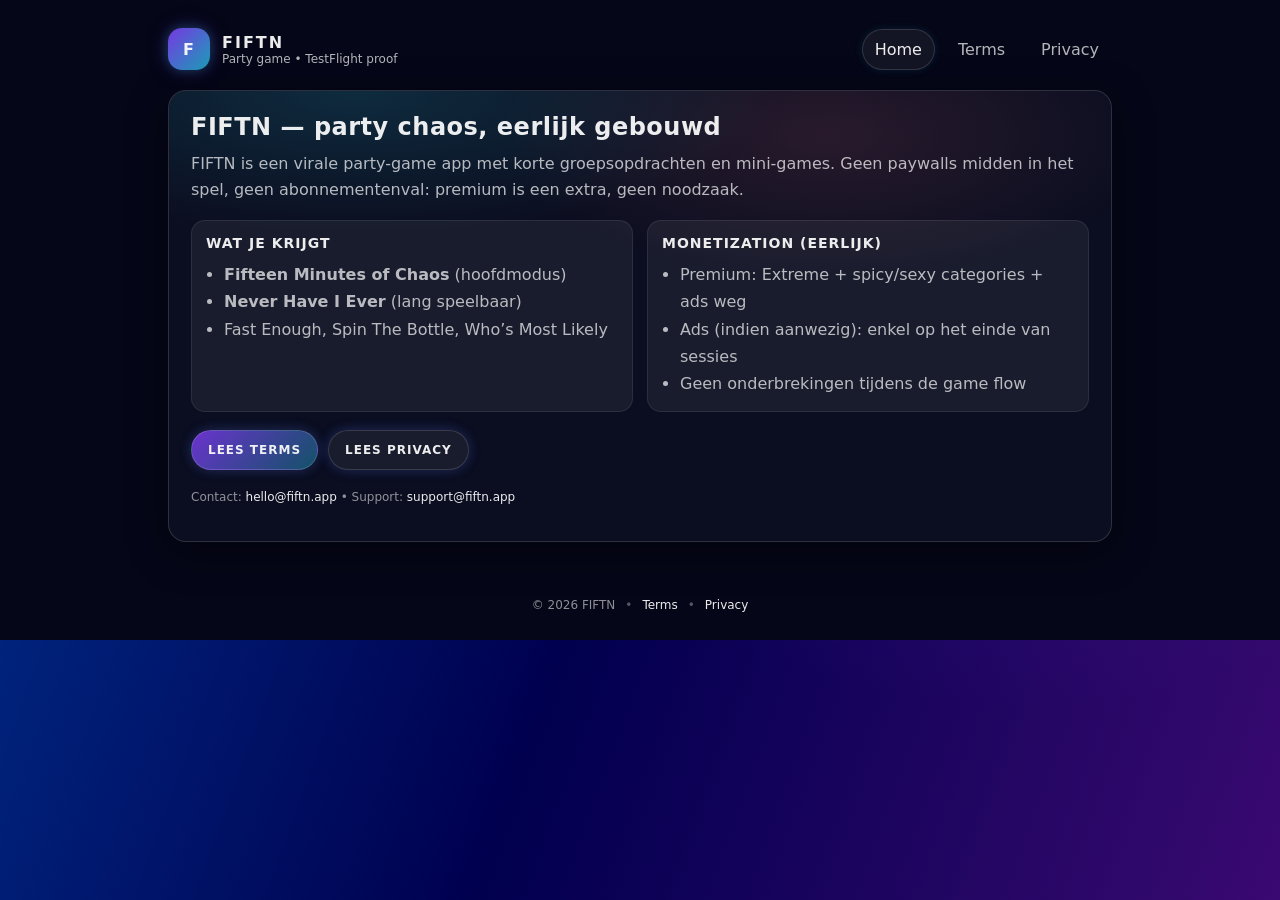
==== index.html @ 35356a38 "test" ====
<!doctype html>
<html lang="nl-BE">

<head>
    <meta charset="utf-8" />
    <meta name="viewport" content="width=device-width, initial-scale=1" />
    <title>FIFTN — Terms & Privacy</title>
    <meta name="description" content="FIFTN party game — Terms of Service & Privacy Policy (TestFlight proof)." />
    <link rel="stylesheet" href="./styles.css" />
</head>

<body>
    <div class="bg"></div>

    <header class="header">
        <div class="brand">
            <div class="logo">F</div>
            <div class="brand-text">
                <div class="brand-name">FIFTN</div>
                <div class="brand-sub">Party game • TestFlight proof</div>
            </div>
        </div>

        <nav class="nav" aria-label="Primary navigation">
            <a class="nav-link" href="#/home" data-route="home">Home</a>
            <a class="nav-link" href="#/terms" data-route="terms">Terms</a>
            <a class="nav-link" href="#/privacy" data-route="privacy">Privacy</a>
        </nav>
    </header>

    <main class="main" id="app" role="main">
        <!-- HOME -->
        <section class="card route" data-route="home">
            <h1>FIFTN — party chaos, eerlijk gebouwd</h1>
            <p class="lead">
                FIFTN is een virale party-game app met korte groepsopdrachten en
                mini-games. Geen paywalls midden in het spel, geen abonnementenval:
                premium is een extra, geen noodzaak.
            </p>

            <div class="grid">
                <div class="panel">
                    <h2>Wat je krijgt</h2>
                    <ul>
                        <li><strong>Fifteen Minutes of Chaos</strong> (hoofdmodus)</li>
                        <li><strong>Never Have I Ever</strong> (lang speelbaar)</li>
                        <li>Fast Enough, Spin The Bottle, Who’s Most Likely</li>
                    </ul>
                </div>

                <div class="panel">
                    <h2>Monetization (eerlijk)</h2>
                    <ul>
                        <li>Premium: Extreme + spicy/sexy categories + ads weg</li>
                        <li>Ads (indien aanwezig): enkel op het einde van sessies</li>
                        <li>Geen onderbrekingen tijdens de game flow</li>
                    </ul>
                </div>
            </div>

            <div class="cta-row">
                <a class="btn" href="#/terms">Lees Terms</a>
                <a class="btn btn-ghost" href="#/privacy">Lees Privacy</a>
            </div>

            <p class="fine">
                Contact: <a href="mailto:hello@fiftn.app">hello@fiftn.app</a> •
                Support: <a href="mailto:support@fiftn.app">support@fiftn.app</a>
            </p>
        </section>

        <!-- TERMS -->
        <section class="card route" data-route="terms" hidden>
            <div class="doc-head">
                <h1>Terms of Service</h1>
                <p class="fine">Last updated: <span id="tos-date">2026-01-30</span></p>
            </div>

            <div class="doc">
                <h2>1. About FIFTN</h2>
                <p>
                    FIFTN is a party-game mobile application (“App”) designed for group
                    entertainment. These Terms of Service (“Terms”) govern your access
                    to and use of the App and related services (“Services”).
                </p>

                <h2>2. Acceptance of Terms</h2>
                <p>
                    By downloading, accessing, or using the App, you agree to these
                    Terms. If you do not agree, do not use the App.
                </p>

                <h2>3. Eligibility</h2>
                <p>
                    You must be at least the minimum legal age in your country to use
                    the App. If you are under the legal age, you may only use the App
                    with permission of a parent/guardian.
                </p>

                <h2>4. Safety & Responsible Use</h2>
                <ul>
                    <li>
                        The App may include dares/prompts. Use common sense and never do
                        anything unsafe, illegal, harmful, or that violates consent.
                    </li>
                    <li>
                        You are solely responsible for your actions while using the App.
                    </li>
                    <li>
                        Do not use the App while driving, cycling, or performing tasks
                        requiring attention.
                    </li>
                </ul>

                <h2>5. Premium Purchases</h2>
                <p>
                    The App may offer one-time purchases (e.g., Premium, Ads-free) via
                    Apple In-App Purchase. Prices and availability may vary by region
                    and are shown in the App. Purchases are managed by Apple; refunds
                    follow Apple’s policies.
                </p>

                <h2>6. Ads</h2>
                <p>
                    If the free version includes advertisements, we aim to show ads in a
                    way that does not interrupt core gameplay (e.g., at the end of a
                    session). Ad behavior can change based on product updates.
                </p>

                <h2>7. User Content & Conduct</h2>
                <p>
                    If the App ever allows user-submitted content (e.g., custom prompts),
                    you must not submit content that is illegal, hateful, harassing,
                    sexually exploitative, or violates third-party rights.
                </p>

                <h2>8. Intellectual Property</h2>
                <p>
                    The App, branding, and all related materials are owned by FIFTN or
                    its licensors and are protected by intellectual property laws. You
                    may not copy, modify, distribute, or reverse engineer except where
                    permitted by law.
                </p>

                <h2>9. Updates & Availability</h2>
                <p>
                    We may update, modify, or discontinue features at any time. We do
                    not guarantee uninterrupted availability.
                </p>

                <h2>10. Disclaimer</h2>
                <p>
                    The App is provided “as is” and “as available” without warranties of
                    any kind. To the maximum extent allowed by law, we disclaim all
                    implied warranties.
                </p>

                <h2>11. Limitation of Liability</h2>
                <p>
                    To the maximum extent permitted by law, FIFTN is not liable for any
                    indirect, incidental, special, consequential, or punitive damages,
                    or any loss arising from your use of the App.
                </p>

                <h2>12. Governing Law</h2>
                <p>
                    These Terms are governed by the laws applicable in your place of
                    residence, unless mandatory consumer laws state otherwise.
                </p>

                <h2>13. Contact</h2>
                <p>
                    Questions about these Terms:
                    <a href="mailto:legal@fiftn.app">legal@fiftn.app</a>
                </p>

                <hr />

                <p class="fine">
                    Note: This document is a “TestFlight proof” template. Replace emails,
                    company/entity name, and jurisdiction details with your official
                    legal info before public launch.
                </p>
            </div>

            <div class="doc-actions">
                <a class="btn btn-ghost" href="#/home">← Back</a>
                <a class="btn" href="#/privacy">Go to Privacy →</a>
            </div>
        </section>

        <!-- PRIVACY -->
        <section class="card route" data-route="privacy" hidden>
            <div class="doc-head">
                <h1>Privacy Policy</h1>
                <p class="fine">
                    Last updated: <span id="pp-date">2026-01-30</span>
                </p>
            </div>

            <div class="doc">
                <h2>1. Overview</h2>
                <p>
                    This Privacy Policy explains how FIFTN (“we”, “us”) handles personal
                    data when you use the FIFTN app (“App”). We aim to collect the
                    minimum necessary data to run and improve the App.
                </p>

                <h2>2. Data We May Collect</h2>
                <h3>2.1 Analytics & Diagnostics</h3>
                <ul>
                    <li>
                        App interactions/events (e.g., game selected, prompts viewed) to
                        improve product performance.
                    </li>
                    <li>
                        Crash reports and diagnostics to fix bugs and improve stability.
                    </li>
                    <li>
                        Device information (approximate, like OS version, device model).
                    </li>
                </ul>

                <h3>2.2 Purchases</h3>
                <p>
                    Purchases are processed by Apple. We may receive limited purchase
                    metadata (e.g., entitlement status) through our purchase provider to
                    unlock premium features. We do not receive your full payment card
                    details.
                </p>

                <h3>2.3 Ads (if enabled)</h3>
                <p>
                    If ads are shown, ad partners may collect information such as
                    advertising identifiers and basic device info to serve and measure
                    ads, subject to your device settings and consent choices.
                </p>

                <h2>3. What We Don’t Collect</h2>
                <ul>
                    <li>We do not require your real name to play.</li>
                    <li>
                        Player names entered for a session are intended for gameplay and
                        need not be personally identifying.
                    </li>
                    <li>
                        We do not sell personal data in the conventional sense.
                    </li>
                </ul>

                <h2>4. How We Use Data</h2>
                <ul>
                    <li>Provide core app functionality and premium unlocks</li>
                    <li>Improve gameplay balance, UX, and retention</li>
                    <li>Debugging, crash analysis, and security</li>
                    <li>Measure marketing performance (aggregated)</li>
                </ul>

                <h2>5. Legal Bases (EEA/UK)</h2>
                <ul>
                    <li>Performance of a contract (providing the App)</li>
                    <li>Legitimate interests (analytics, stability, fraud prevention)</li>
                    <li>Consent (where required, e.g., certain ads/trackers)</li>
                </ul>

                <h2>6. Sharing</h2>
                <p>
                    We may share data with service providers that help us operate the
                    App, such as analytics, crash reporting, purchase entitlement
                    management, and advertising providers. These providers process data
                    on our behalf under contractual safeguards.
                </p>

                <h2>7. Retention</h2>
                <p>
                    We retain data only as long as necessary for the purposes described
                    above, or as required by law.
                </p>

                <h2>8. Your Choices & Rights</h2>
                <ul>
                    <li>
                        You can manage tracking/ads permissions via iOS settings (e.g.,
                        App Tracking Transparency) and in-app settings if available.
                    </li>
                    <li>
                        Depending on your location, you may have rights to access,
                        correct, delete, or object to processing of your data.
                    </li>
                </ul>

                <h2>9. Children</h2>
                <p>
                    The App is not intended for children under the minimum legal age in
                    your country. If you believe a child provided personal data, contact
                    us so we can address it.
                </p>

                <h2>10. International Transfers</h2>
                <p>
                    If data is processed outside your country, we use appropriate
                    safeguards (e.g., standard contractual clauses) where required.
                </p>

                <h2>11. Contact</h2>
                <p>
                    Privacy questions or requests:
                    <a href="mailto:privacy@fiftn.app">privacy@fiftn.app</a>
                </p>

                <hr />

                <p class="fine">
                    Note: This is a template aligned with a typical Firebase/analytics +
                    IAP setup. Update it to match your actual configuration (e.g., exact
                    vendors, countries, and consent flows) before production launch.
                </p>
            </div>

            <div class="doc-actions">
                <a class="btn btn-ghost" href="#/home">← Back</a>
                <a class="btn" href="#/terms">Go to Terms →</a>
            </div>
        </section>
    </main>

    <footer class="footer">
        <div class="footer-inner">
            <span>© <span id="year"></span> FIFTN</span>
            <span class="dot">•</span>
            <a href="#/terms">Terms</a>
            <span class="dot">•</span>
            <a href="#/privacy">Privacy</a>
        </div>
    </footer>

    <script src="./app.js"></script>
</body>

</html>
---- styles.css ----
:root {
  --bg1: #003186ff;
  --bg2: #010048ff;
  --bg3: #370b69ff;

  --card: rgba(14, 18, 36, 0.72);
  --card2: rgba(255, 255, 255, 0.06);
  --border: rgba(255, 255, 255, 0.14);

  --text: rgba(255, 255, 255, 0.92);
  --muted: rgba(255, 255, 255, 0.7);
  --faint: rgba(255, 255, 255, 0.55);

  --neon: #7c3aed; /* purple */
  --neon2: #22d3ee; /* cyan */
  --neon3: #fb7185; /* pink */

  --radius: 18px;
  --shadow: 0 10px 40px rgba(0, 0, 0, 0.35);
}

* {
  box-sizing: border-box;
}

html,
body {
  margin: 0;
  padding: 0;
  font-family:
    ui-sans-serif,
    system-ui,
    -apple-system,
    Segoe UI,
    Roboto,
    Helvetica,
    Arial,
    "Apple Color Emoji",
    "Segoe UI Emoji";
  color: var(--text);
  background: #050617;
}

a {
  color: var(--text);
  text-decoration: none;
}

a:hover {
  text-decoration: underline;
  text-underline-offset: 3px;
}

.bg {
  position: fixed;
  inset: 0;
  background:
    radial-gradient(
      1200px 900px at 20% 0%,
      rgba(34, 211, 238, 0.18),
      transparent 60%
    ),
    radial-gradient(
      1000px 800px at 80% 30%,
      rgba(124, 58, 237, 0.18),
      transparent 55%
    ),
    linear-gradient(110deg, var(--bg1), var(--bg2), var(--bg3));
  filter: saturate(1.1);
  z-index: -1;
}

.header {
  max-width: 980px;
  margin: 0 auto;
  padding: 28px 18px 10px;
  display: flex;
  align-items: center;
  justify-content: space-between;
  gap: 16px;
}

.brand {
  display: flex;
  align-items: center;
  gap: 12px;
  min-width: 240px;
}

.logo {
  width: 42px;
  height: 42px;
  border-radius: 14px;
  display: grid;
  place-items: center;
  font-weight: 900;
  letter-spacing: 1px;
  background: linear-gradient(
    135deg,
    rgba(124, 58, 237, 0.95),
    rgba(34, 211, 238, 0.75)
  );
  box-shadow:
    0 0 12px rgba(34, 211, 238, 0.25),
    0 0 22px rgba(124, 58, 237, 0.25);
}

.brand-name {
  font-weight: 900;
  letter-spacing: 2px;
}

.brand-sub {
  font-size: 12px;
  color: var(--muted);
}

.nav {
  display: flex;
  gap: 10px;
  align-items: center;
  flex-wrap: wrap;
  justify-content: flex-end;
}

.nav-link {
  padding: 10px 12px;
  border-radius: 999px;
  border: 1px solid transparent;
  color: var(--muted);
  background: transparent;
}

.nav-link.active {
  color: var(--text);
  background: rgba(255, 255, 255, 0.06);
  border-color: rgba(255, 255, 255, 0.14);
  box-shadow: 0 0 10px rgba(34, 211, 238, 0.12);
}

.main {
  max-width: 980px;
  margin: 0 auto;
  padding: 10px 18px 38px;
}

.card {
  background: var(--card);
  border: 1px solid var(--border);
  border-radius: var(--radius);
  box-shadow: var(--shadow);
  padding: 22px;
  overflow: hidden;
  position: relative;
}

.card::before {
  content: "";
  position: absolute;
  inset: -1px;
  background:
    radial-gradient(
      700px 240px at 20% 0%,
      rgba(34, 211, 238, 0.15),
      transparent 60%
    ),
    radial-gradient(
      600px 260px at 70% 10%,
      rgba(251, 113, 133, 0.12),
      transparent 55%
    );
  pointer-events: none;
}

.card > * {
  position: relative;
}

h1 {
  margin: 0 0 10px;
  letter-spacing: 0.5px;
}

.lead {
  margin: 0 0 18px;
  color: var(--muted);
  line-height: 1.6;
}

.grid {
  display: grid;
  grid-template-columns: 1fr 1fr;
  gap: 14px;
  margin-top: 16px;
  margin-bottom: 18px;
}

.panel {
  background: var(--card2);
  border: 1px solid rgba(255, 255, 255, 0.08);
  border-radius: 14px;
  padding: 14px 14px;
}

.panel h2 {
  margin: 0 0 10px;
  font-size: 14px;
  letter-spacing: 1px;
  text-transform: uppercase;
}

.panel ul {
  margin: 0;
  padding-left: 18px;
  color: var(--muted);
  line-height: 1.7;
}

.cta-row {
  display: flex;
  gap: 10px;
  flex-wrap: wrap;
  margin: 10px 0 0;
}

.btn {
  display: inline-flex;
  align-items: center;
  justify-content: center;
  padding: 12px 16px;
  border-radius: 999px;
  border: 1px solid rgba(255, 255, 255, 0.14);
  background: linear-gradient(
    135deg,
    rgba(124, 58, 237, 0.85),
    rgba(34, 211, 238, 0.35)
  );
  color: var(--text);
  font-weight: 800;
  letter-spacing: 1px;
  text-transform: uppercase;
  font-size: 12px;
  box-shadow:
    0 0 14px rgba(124, 58, 237, 0.18),
    0 0 14px rgba(34, 211, 238, 0.12);
}

.btn:hover {
  text-decoration: none;
  filter: brightness(1.05);
}

.btn-ghost {
  background: rgba(255, 255, 255, 0.06);
}

.fine {
  margin-top: 18px;
  color: var(--faint);
  font-size: 12px;
  line-height: 1.6;
}

.doc-head {
  display: flex;
  align-items: baseline;
  justify-content: space-between;
  gap: 10px;
  flex-wrap: wrap;
  margin-bottom: 8px;
}

.doc {
  margin-top: 12px;
  color: var(--muted);
  line-height: 1.75;
}

.doc h2 {
  margin: 18px 0 8px;
  color: var(--text);
  font-size: 16px;
}

.doc h3 {
  margin: 14px 0 6px;
  color: var(--text);
  font-size: 14px;
}

.doc ul {
  margin: 8px 0 0;
  padding-left: 18px;
}

.doc hr {
  border: none;
  border-top: 1px solid rgba(255, 255, 255, 0.12);
  margin: 18px 0 14px;
}

.doc-actions {
  display: flex;
  gap: 10px;
  flex-wrap: wrap;
  margin-top: 16px;
}

.footer {
  max-width: 980px;
  margin: 0 auto;
  padding: 18px 18px 28px;
  color: var(--faint);
  font-size: 12px;
}

.footer-inner {
  display: flex;
  gap: 10px;
  flex-wrap: wrap;
  align-items: center;
  justify-content: center;
}

.dot {
  opacity: 0.6;
}

@media (max-width: 820px) {
  .grid {
    grid-template-columns: 1fr;
  }
  .header {
    flex-direction: column;
    align-items: flex-start;
  }
  .nav {
    justify-content: flex-start;
  }
}
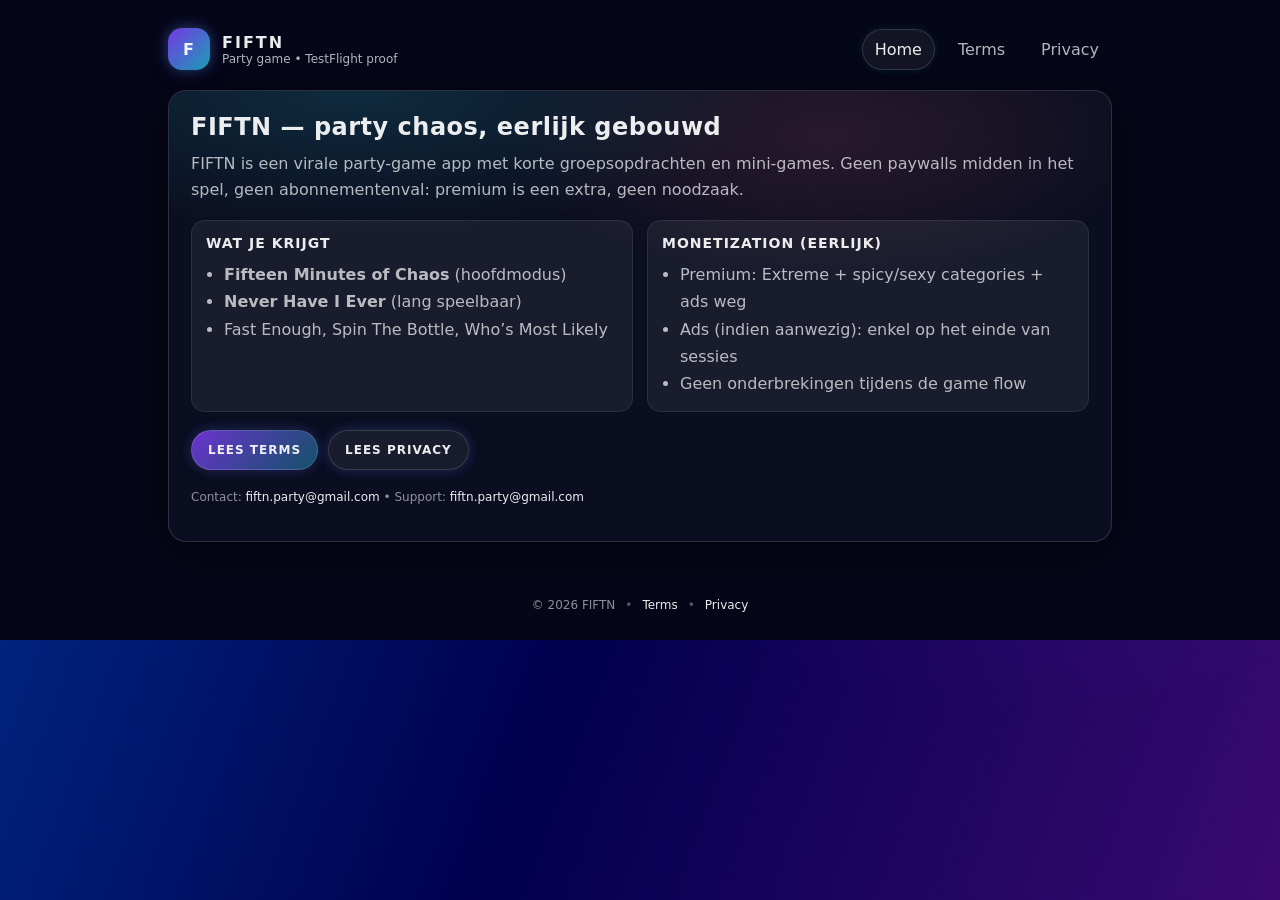
==== commit 31549fad: "mail" ====
--- a/index.html
+++ b/index.html
@@ -64,8 +64,8 @@
             </div>
 
             <p class="fine">
-                Contact: <a href="mailto:hello@fiftn.app">hello@fiftn.app</a> •
-                Support: <a href="mailto:support@fiftn.app">support@fiftn.app</a>
+                Contact: <a href="mailto:fiftn.party@gmail.com">fiftn.party@gmail.com</a> •
+                Support: <a href="mailto:fiftn.party@gmail.com">fiftn.party@gmail.com</a>
             </p>
         </section>
 
@@ -171,7 +171,7 @@
                 <h2>13. Contact</h2>
                 <p>
                     Questions about these Terms:
-                    <a href="mailto:legal@fiftn.app">legal@fiftn.app</a>
+                    <a href="mailto:fiftn.party@gmail.com">fiftn.party@gmail.com</a>
                 </p>
 
                 <hr />
@@ -305,16 +305,11 @@
                 <h2>11. Contact</h2>
                 <p>
                     Privacy questions or requests:
-                    <a href="mailto:privacy@fiftn.app">privacy@fiftn.app</a>
+                    <a href="mailto:fiftn.party@gmail.com">fiftn.party@gmail.com</a>
                 </p>
 
                 <hr />
 
-                <p class="fine">
-                    Note: This is a template aligned with a typical Firebase/analytics +
-                    IAP setup. Update it to match your actual configuration (e.g., exact
-                    vendors, countries, and consent flows) before production launch.
-                </p>
             </div>
 
             <div class="doc-actions">
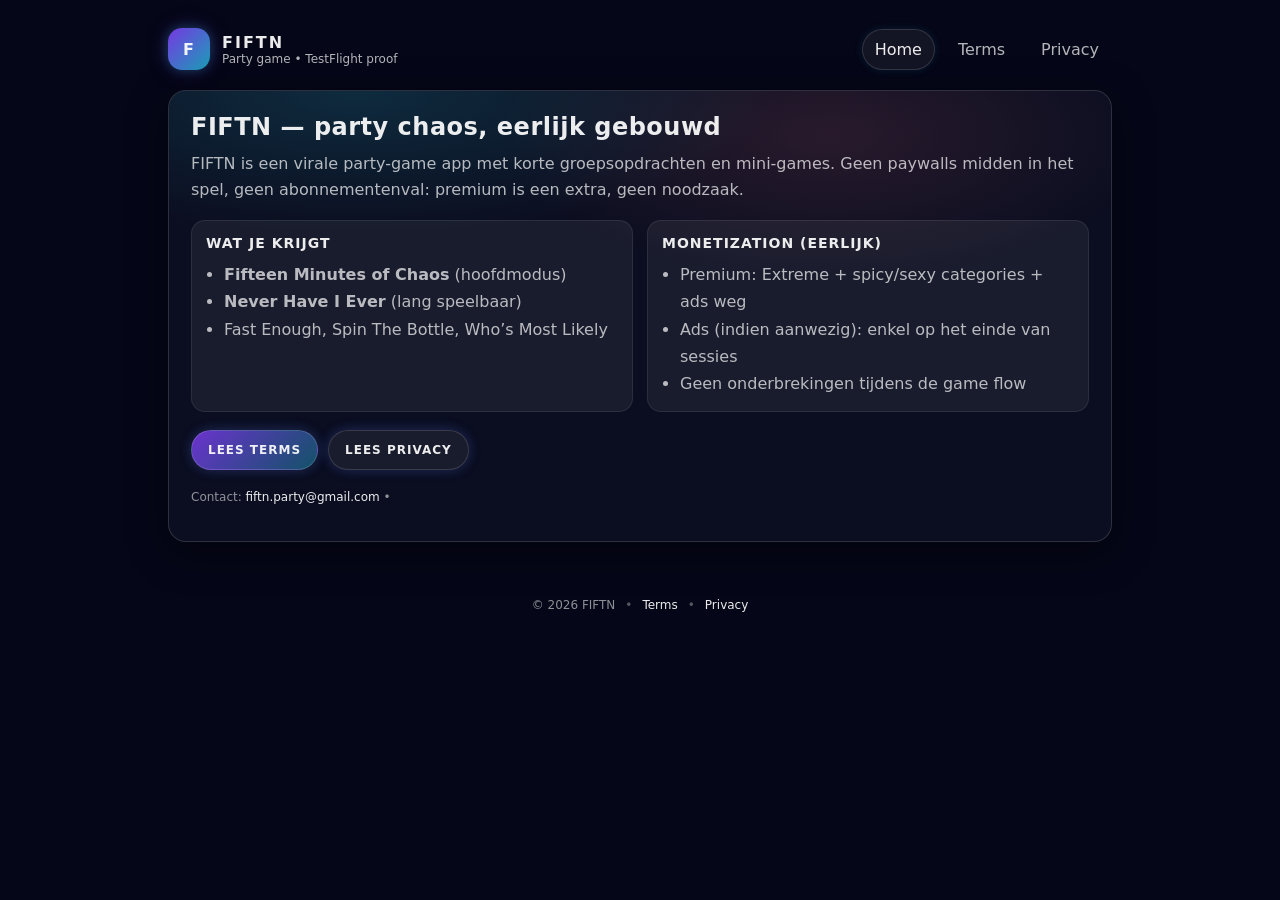
==== commit 60c02e8d: "contact" ====
--- a/index.html
+++ b/index.html
@@ -65,7 +65,6 @@
 
             <p class="fine">
                 Contact: <a href="mailto:fiftn.party@gmail.com">fiftn.party@gmail.com</a> •
-                Support: <a href="mailto:fiftn.party@gmail.com">fiftn.party@gmail.com</a>
             </p>
         </section>
 
--- a/styles.css
+++ b/styles.css
@@ -11,9 +11,9 @@
   --muted: rgba(255, 255, 255, 0.7);
   --faint: rgba(255, 255, 255, 0.55);
 
-  --neon: #7c3aed; /* purple */
-  --neon2: #22d3ee; /* cyan */
-  --neon3: #fb7185; /* pink */
+  --neon: #7c3aed;
+  --neon2: #22d3ee;
+  --neon3: #fb7185;
 
   --radius: 18px;
   --shadow: 0 10px 40px rgba(0, 0, 0, 0.35);
@@ -23,8 +23,10 @@
   box-sizing: border-box;
 }
 
+/* CRUCIAAL: zorgt dat achtergrond altijd full height is */
 html,
 body {
+  height: 100%;
   margin: 0;
   padding: 0;
   font-family:
@@ -51,9 +53,13 @@
   text-underline-offset: 3px;
 }
 
+/* FIXED FULLSCREEN BACKGROUND */
 .bg {
   position: fixed;
-  inset: 0;
+  top: 0;
+  left: 0;
+  width: 100vw;
+  height: 100vh;
   background:
     radial-gradient(
       1200px 900px at 20% 0%,
@@ -199,7 +205,7 @@
   background: var(--card2);
   border: 1px solid rgba(255, 255, 255, 0.08);
   border-radius: 14px;
-  padding: 14px 14px;
+  padding: 14px;
 }
 
 .panel h2 {
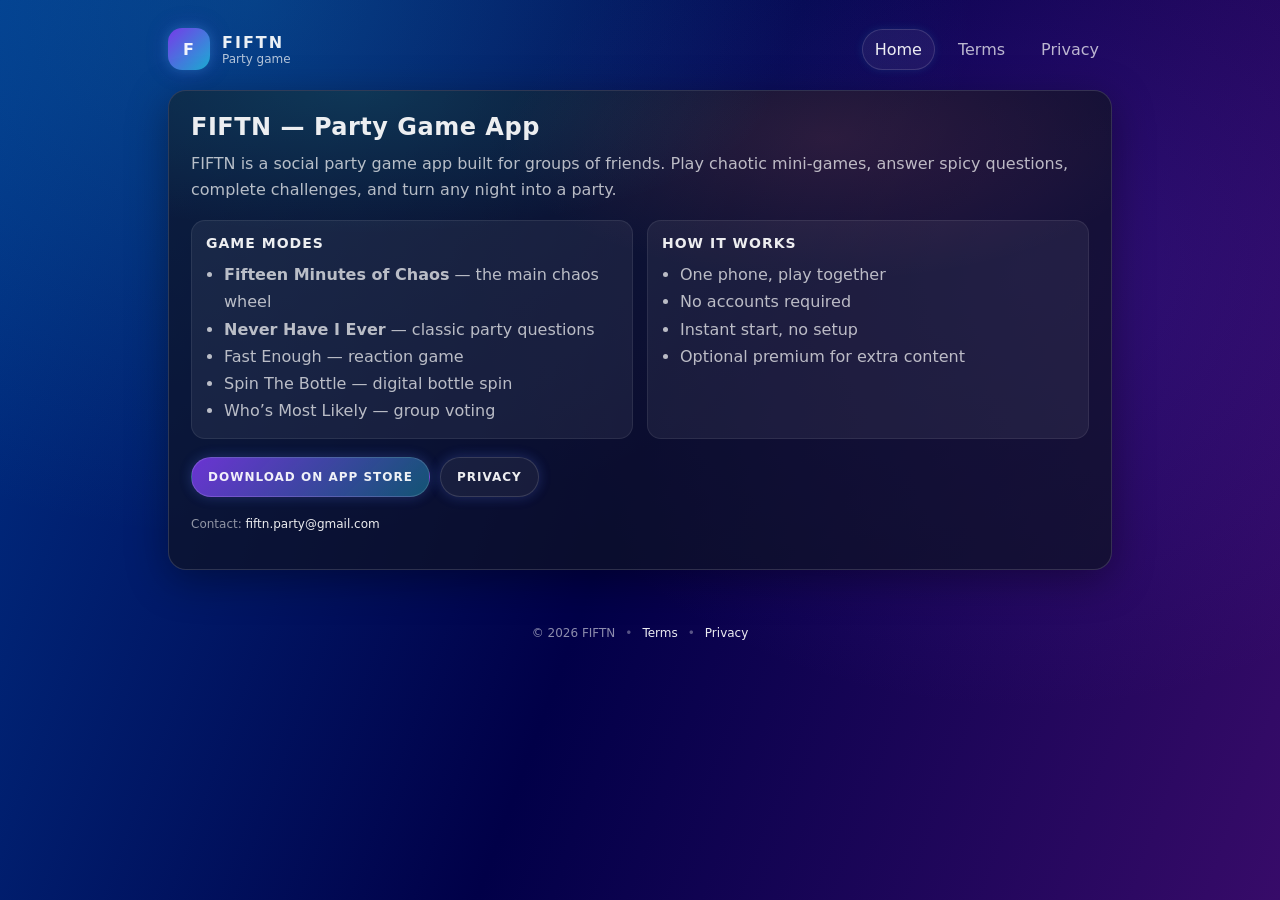
==== commit 95fb6feb: "." ====
--- a/index.html
+++ b/index.html
@@ -5,19 +5,18 @@
     <meta charset="utf-8" />
     <meta name="viewport" content="width=device-width, initial-scale=1" />
     <title>FIFTN — Terms & Privacy</title>
-    <meta name="description" content="FIFTN party game — Terms of Service & Privacy Policy (TestFlight proof)." />
+    <meta name="description" content="FIFTN party game — Terms of Service & Privacy Policy." />
     <link rel="stylesheet" href="./styles.css" />
 </head>
 
 <body>
-    <div class="bg"></div>
 
     <header class="header">
         <div class="brand">
             <div class="logo">F</div>
             <div class="brand-text">
                 <div class="brand-name">FIFTN</div>
-                <div class="brand-sub">Party game • TestFlight proof</div>
+                <div class="brand-sub">Party game</div>
             </div>
         </div>
 
@@ -31,40 +30,45 @@
     <main class="main" id="app" role="main">
         <!-- HOME -->
         <section class="card route" data-route="home">
-            <h1>FIFTN — party chaos, eerlijk gebouwd</h1>
+            <h1>FIFTN — Party Game App</h1>
             <p class="lead">
-                FIFTN is een virale party-game app met korte groepsopdrachten en
-                mini-games. Geen paywalls midden in het spel, geen abonnementenval:
-                premium is een extra, geen noodzaak.
+                FIFTN is a social party game app built for groups of friends.
+                Play chaotic mini-games, answer spicy questions, complete challenges,
+                and turn any night into a party.
             </p>
 
             <div class="grid">
                 <div class="panel">
-                    <h2>Wat je krijgt</h2>
+                    <h2>Game Modes</h2>
                     <ul>
-                        <li><strong>Fifteen Minutes of Chaos</strong> (hoofdmodus)</li>
-                        <li><strong>Never Have I Ever</strong> (lang speelbaar)</li>
-                        <li>Fast Enough, Spin The Bottle, Who’s Most Likely</li>
+                        <li><strong>Fifteen Minutes of Chaos</strong> — the main chaos wheel</li>
+                        <li><strong>Never Have I Ever</strong> — classic party questions</li>
+                        <li>Fast Enough — reaction game</li>
+                        <li>Spin The Bottle — digital bottle spin</li>
+                        <li>Who’s Most Likely — group voting</li>
                     </ul>
                 </div>
 
                 <div class="panel">
-                    <h2>Monetization (eerlijk)</h2>
+                    <h2>How it works</h2>
                     <ul>
-                        <li>Premium: Extreme + spicy/sexy categories + ads weg</li>
-                        <li>Ads (indien aanwezig): enkel op het einde van sessies</li>
-                        <li>Geen onderbrekingen tijdens de game flow</li>
+                        <li>One phone, play together</li>
+                        <li>No accounts required</li>
+                        <li>Instant start, no setup</li>
+                        <li>Optional premium for extra content</li>
                     </ul>
                 </div>
             </div>
 
             <div class="cta-row">
-                <a class="btn" href="#/terms">Lees Terms</a>
-                <a class="btn btn-ghost" href="#/privacy">Lees Privacy</a>
+                <a class="btn" href="https://apps.apple.com" target="_blank">
+                    Download on App Store
+                </a>
+                <a class="btn btn-ghost" href="#/privacy">Privacy</a>
             </div>
 
             <p class="fine">
-                Contact: <a href="mailto:fiftn.party@gmail.com">fiftn.party@gmail.com</a> •
+                Contact: <a href="mailto:fiftn.party@gmail.com">fiftn.party@gmail.com</a>
             </p>
         </section>
 
@@ -175,11 +179,6 @@
 
                 <hr />
 
-                <p class="fine">
-                    Note: This document is a “TestFlight proof” template. Replace emails,
-                    company/entity name, and jurisdiction details with your official
-                    legal info before public launch.
-                </p>
             </div>
 
             <div class="doc-actions">
--- a/styles.css
+++ b/styles.css
@@ -23,10 +23,10 @@
   box-sizing: border-box;
 }
 
-/* CRUCIAAL: zorgt dat achtergrond altijd full height is */
+/* ROOT + BODY */
 html,
 body {
-  height: 100%;
+  min-height: 100%;
   margin: 0;
   padding: 0;
   font-family:
@@ -40,26 +40,10 @@
     "Apple Color Emoji",
     "Segoe UI Emoji";
   color: var(--text);
-  background: #050617;
-}
-
-a {
-  color: var(--text);
-  text-decoration: none;
-}
-
-a:hover {
-  text-decoration: underline;
-  text-underline-offset: 3px;
-}
-
-/* FIXED FULLSCREEN BACKGROUND */
-.bg {
-  position: fixed;
-  top: 0;
-  left: 0;
-  width: 100vw;
-  height: 100vh;
+}
+
+/* SINGLE FULL-PAGE BACKGROUND */
+body {
   background:
     radial-gradient(
       1200px 900px at 20% 0%,
@@ -72,10 +56,20 @@
       transparent 55%
     ),
     linear-gradient(110deg, var(--bg1), var(--bg2), var(--bg3));
-  filter: saturate(1.1);
-  z-index: -1;
-}
-
+  background-attachment: fixed;
+}
+
+a {
+  color: var(--text);
+  text-decoration: none;
+}
+
+a:hover {
+  text-decoration: underline;
+  text-underline-offset: 3px;
+}
+
+/* HEADER */
 .header {
   max-width: 980px;
   margin: 0 auto;
@@ -121,6 +115,7 @@
   color: var(--muted);
 }
 
+/* NAV */
 .nav {
   display: flex;
   gap: 10px;
@@ -144,12 +139,14 @@
   box-shadow: 0 0 10px rgba(34, 211, 238, 0.12);
 }
 
+/* MAIN */
 .main {
   max-width: 980px;
   margin: 0 auto;
   padding: 10px 18px 38px;
 }
 
+/* CARD */
 .card {
   background: var(--card);
   border: 1px solid var(--border);
@@ -182,6 +179,7 @@
   position: relative;
 }
 
+/* TYPO */
 h1 {
   margin: 0 0 10px;
   letter-spacing: 0.5px;
@@ -193,6 +191,7 @@
   line-height: 1.6;
 }
 
+/* GRID */
 .grid {
   display: grid;
   grid-template-columns: 1fr 1fr;
@@ -222,6 +221,7 @@
   line-height: 1.7;
 }
 
+/* BUTTONS */
 .cta-row {
   display: flex;
   gap: 10px;
@@ -260,6 +260,7 @@
   background: rgba(255, 255, 255, 0.06);
 }
 
+/* DOC */
 .fine {
   margin-top: 18px;
   color: var(--faint);
@@ -305,13 +306,7 @@
   margin: 18px 0 14px;
 }
 
-.doc-actions {
-  display: flex;
-  gap: 10px;
-  flex-wrap: wrap;
-  margin-top: 16px;
-}
-
+/* FOOTER */
 .footer {
   max-width: 980px;
   margin: 0 auto;
@@ -332,6 +327,7 @@
   opacity: 0.6;
 }
 
+/* RESPONSIVE */
 @media (max-width: 820px) {
   .grid {
     grid-template-columns: 1fr;
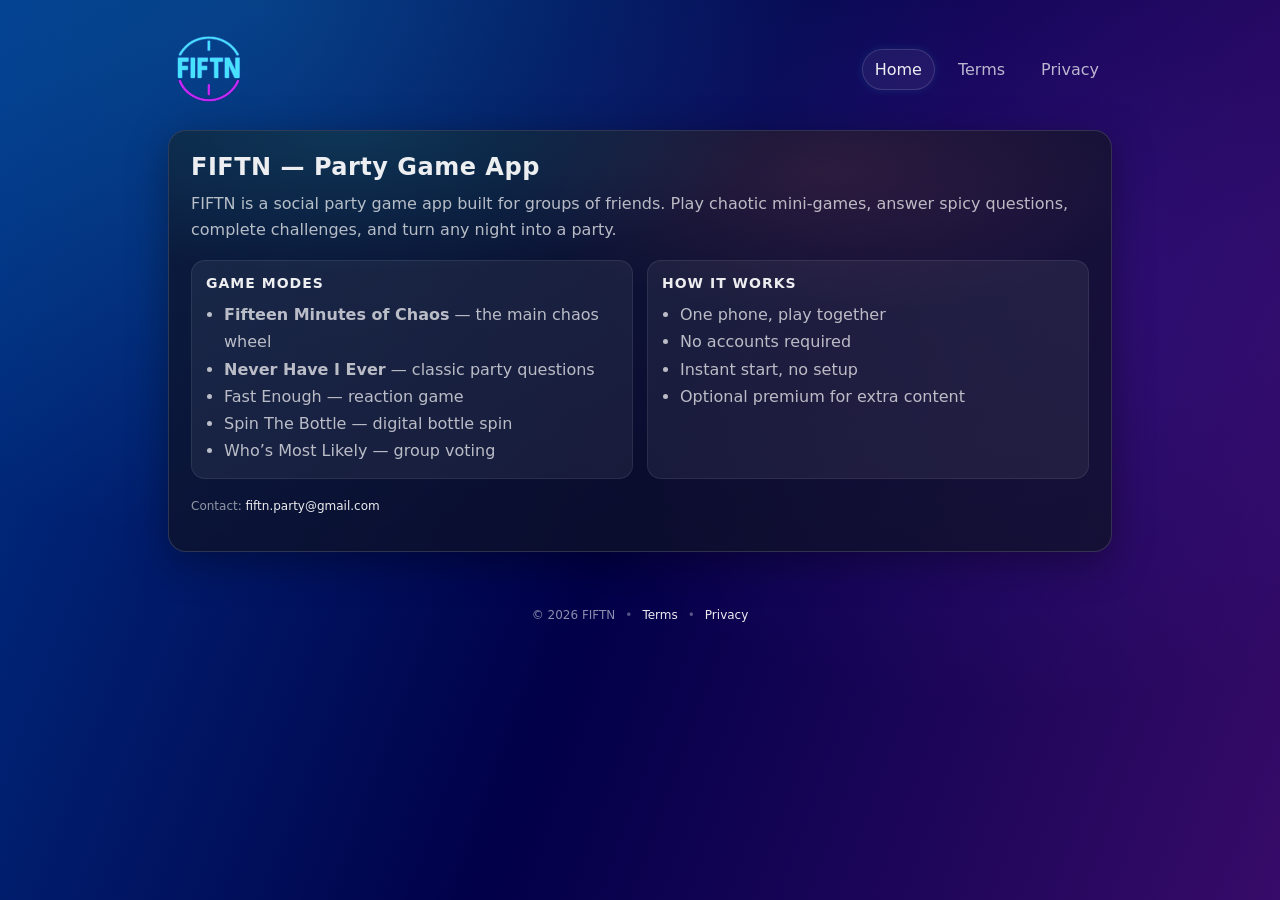
==== commit ec9bfd05: "logo" ====
--- a/index.html
+++ b/index.html
@@ -13,10 +13,12 @@
 
     <header class="header">
         <div class="brand">
-            <div class="logo">F</div>
+            <div class="logo">
+                <img src="./assets/logo.svg" alt="FIFTN logo" />
+            </div>
             <div class="brand-text">
-                <div class="brand-name">FIFTN</div>
-                <div class="brand-sub">Party game</div>
+                <!-- <div class="brand-name">FIFTN</div> -->
+                <!-- <div class="brand-sub">Party game</div> -->
             </div>
         </div>
 
@@ -60,12 +62,12 @@
                 </div>
             </div>
 
-            <div class="cta-row">
+            <!-- <div class="cta-row">
                 <a class="btn" href="https://apps.apple.com" target="_blank">
                     Download on App Store
                 </a>
                 <a class="btn btn-ghost" href="#/privacy">Privacy</a>
-            </div>
+            </div> -->
 
             <p class="fine">
                 Contact: <a href="mailto:fiftn.party@gmail.com">fiftn.party@gmail.com</a>
--- a/styles.css
+++ b/styles.css
@@ -88,21 +88,19 @@
 }
 
 .logo {
-  width: 42px;
-  height: 42px;
+  width: 82px;
+  height: 82px;
   border-radius: 14px;
-  display: grid;
-  place-items: center;
-  font-weight: 900;
-  letter-spacing: 1px;
-  background: linear-gradient(
-    135deg,
-    rgba(124, 58, 237, 0.95),
-    rgba(34, 211, 238, 0.75)
-  );
-  box-shadow:
-    0 0 12px rgba(34, 211, 238, 0.25),
-    0 0 22px rgba(124, 58, 237, 0.25);
+  overflow: hidden;
+  display: flex;
+  align-items: center;
+  justify-content: center;
+}
+
+.logo img {
+  width: 100%;
+  height: 100%;
+  object-fit: contain;
 }
 
 .brand-name {
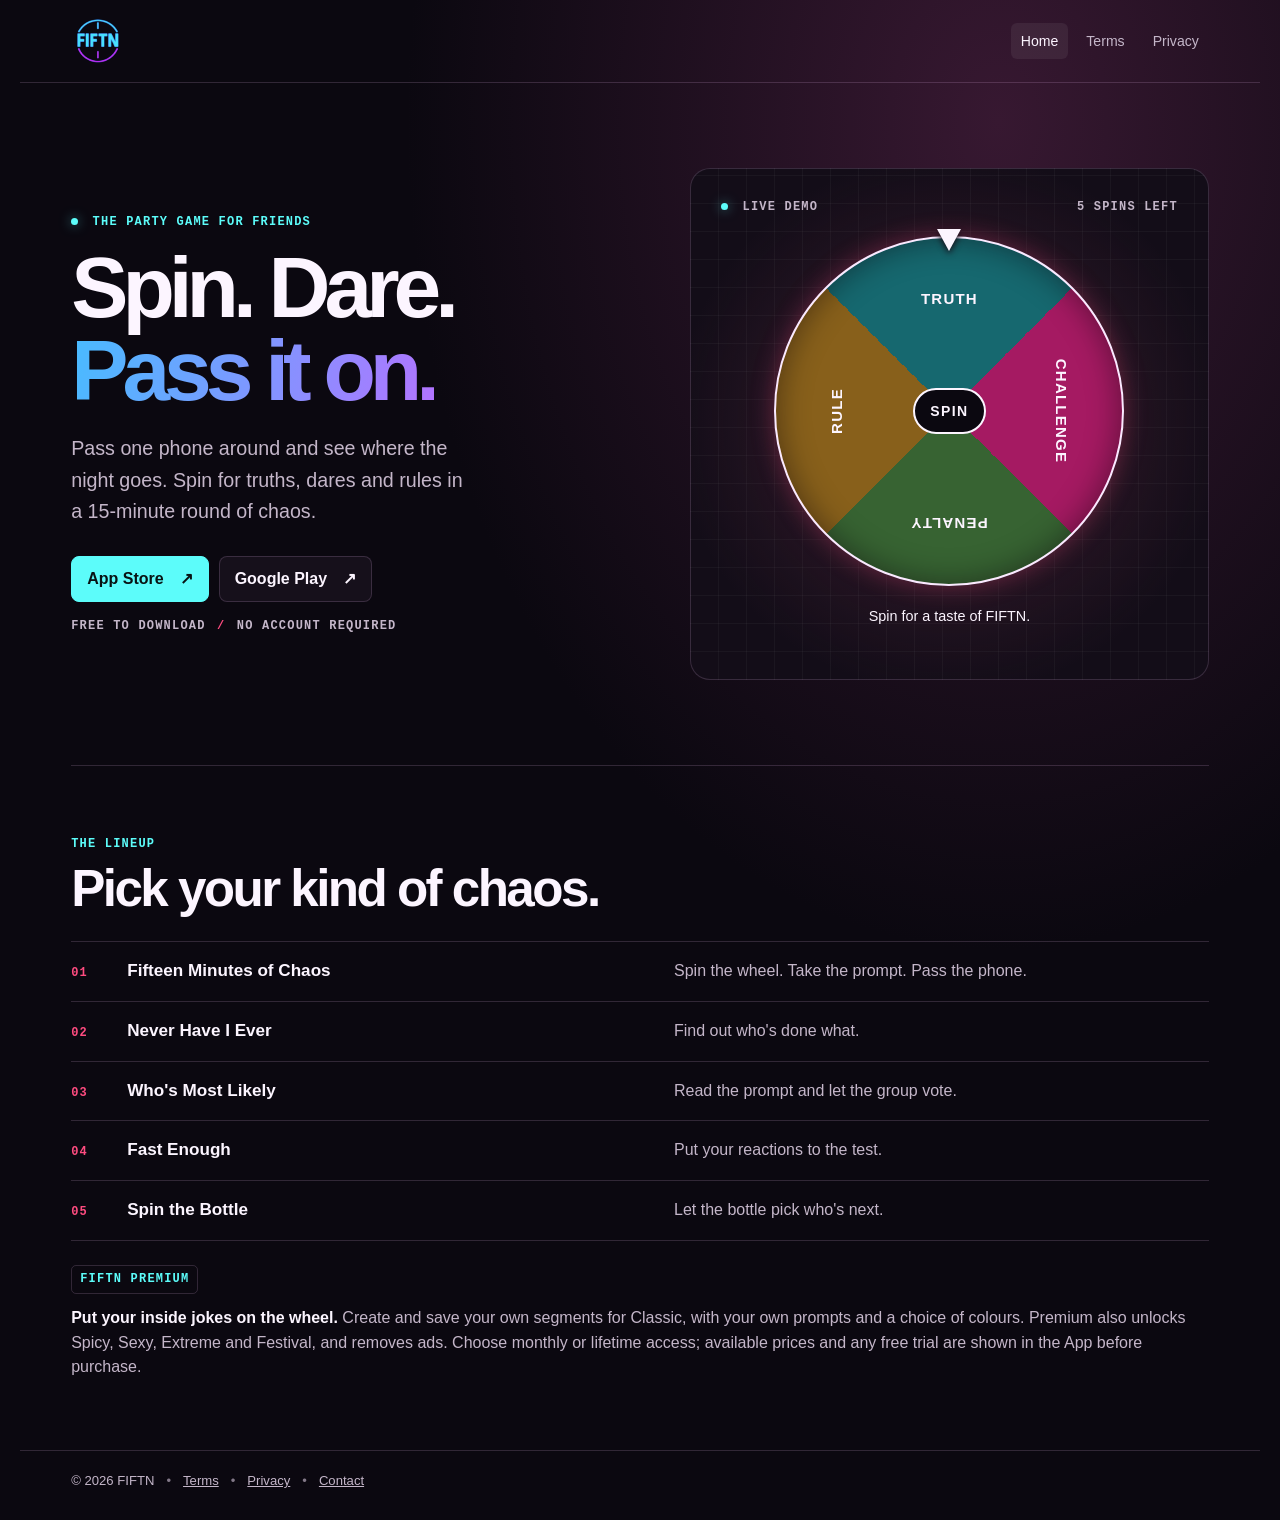
==== commit 4f814915: "Refresh FIFTN website and update premium and privacy content" ====
--- a/index.html
+++ b/index.html
@@ -1,26 +1,20 @@
 <!doctype html>
-<html lang="nl-BE">
+<html lang="en">
 
 <head>
     <meta charset="utf-8" />
     <meta name="viewport" content="width=device-width, initial-scale=1" />
-    <title>FIFTN — Terms & Privacy</title>
-    <meta name="description" content="FIFTN party game — Terms of Service & Privacy Policy." />
+    <title>FIFTN | Party Game for Friends</title>
+    <meta name="description" content="One phone, five party games. Spin the wheel, pass the phone and play FIFTN with friends." />
     <link rel="stylesheet" href="./styles.css" />
 </head>
 
 <body>
 
     <header class="header">
-        <div class="brand">
-            <div class="logo">
-                <img src="./assets/logo.svg" alt="FIFTN logo" />
-            </div>
-            <div class="brand-text">
-                <!-- <div class="brand-name">FIFTN</div> -->
-                <!-- <div class="brand-sub">Party game</div> -->
-            </div>
-        </div>
+        <a class="brand" href="#/home" aria-label="FIFTN home">
+            <img src="./assets/logo.svg" alt="FIFTN" width="54" height="54" />
+        </a>
 
         <nav class="nav" aria-label="Primary navigation">
             <a class="nav-link" href="#/home" data-route="home">Home</a>
@@ -29,56 +23,61 @@
         </nav>
     </header>
 
-    <main class="main" id="app" role="main">
-        <!-- HOME -->
-        <section class="card route" data-route="home">
-            <h1>FIFTN — Party Game App</h1>
-            <p class="lead">
-                FIFTN is a social party game app built for groups of friends.
-                Play chaotic mini-games, answer spicy questions, complete challenges,
-                and turn any night into a party.
-            </p>
-
-            <div class="grid">
-                <div class="panel">
-                    <h2>Game Modes</h2>
-                    <ul>
-                        <li><strong>Fifteen Minutes of Chaos</strong> — the main chaos wheel</li>
-                        <li><strong>Never Have I Ever</strong> — classic party questions</li>
-                        <li>Fast Enough — reaction game</li>
-                        <li>Spin The Bottle — digital bottle spin</li>
-                        <li>Who’s Most Likely — group voting</li>
-                    </ul>
+    <main class="main" id="app" tabindex="-1">
+        <section class="route landing" data-route="home">
+            <div class="hero">
+                <div class="hero-copy">
+                    <p class="eyebrow"><span class="signal"></span> THE PARTY GAME FOR FRIENDS</p>
+                    <h1>Spin. Dare.<br /><em>Pass it on.</em></h1>
+                    <p class="lead">Pass one phone around and see where the night goes. Spin for truths, dares and rules in a 15-minute round of chaos.</p>
+                    <div class="cta-row">
+                        <a class="btn primary" href="https://apps.apple.com/app/id6758054820">App Store <span aria-hidden="true">&#8599;</span></a>
+                        <a class="btn" href="https://play.google.com/store/apps/details?id=com.brentdeveloping.fiftn">Google Play <span aria-hidden="true">&#8599;</span></a>
+                    </div>
+                    <p class="micro">FREE TO DOWNLOAD <span aria-hidden="true">/</span> NO ACCOUNT REQUIRED</p>
                 </div>
 
-                <div class="panel">
-                    <h2>How it works</h2>
-                    <ul>
-                        <li>One phone, play together</li>
-                        <li>No accounts required</li>
-                        <li>Instant start, no setup</li>
-                        <li>Optional premium for extra content</li>
-                    </ul>
+                <div class="wheel-stage">
+                    <div class="stage-meta"><span><i class="signal"></i> LIVE DEMO</span><span id="demo-spins-left">5 SPINS LEFT</span></div>
+                    <div class="wheel-shell">
+                        <span class="wheel-pointer" aria-hidden="true"></span>
+                        <div class="wheel" id="demo-wheel" aria-hidden="true">
+                            <span style="--angle: 0deg">TRUTH</span>
+                            <span style="--angle: 90deg">CHALLENGE</span>
+                            <span style="--angle: 180deg">PENALTY</span>
+                            <span style="--angle: 270deg">RULE</span>
+                        </div>
+                        <button class="spin" type="button" aria-label="Spin the demo wheel" disabled>SPIN</button>
+                    </div>
+                    <p class="wheel-result" id="demo-result" role="status">Spin for a taste of FIFTN.</p>
+                    <a class="btn primary" id="demo-download" href="./download/" hidden>Keep playing in FIFTN</a>
                 </div>
             </div>
 
-            <!-- <div class="cta-row">
-                <a class="btn" href="https://apps.apple.com" target="_blank">
-                    Download on App Store
-                </a>
-                <a class="btn btn-ghost" href="#/privacy">Privacy</a>
-            </div> -->
-
-            <p class="fine">
-                Contact: <a href="mailto:fiftn.party@gmail.com">fiftn.party@gmail.com</a>
-            </p>
+            <div class="modes">
+                <div class="section-heading">
+                    <p class="eyebrow">THE LINEUP</p>
+                    <h2>Pick your kind of chaos.</h2>
+                </div>
+                <ol class="mode-list">
+                    <li><span class="mode-no">01</span><h3>Fifteen Minutes of Chaos</h3><p>Spin the wheel. Take the prompt. Pass the phone.</p></li>
+                    <li><span class="mode-no">02</span><h3>Never Have I Ever</h3><p>Find out who's done what.</p></li>
+                    <li><span class="mode-no">03</span><h3>Who's Most Likely</h3><p>Read the prompt and let the group vote.</p></li>
+                    <li><span class="mode-no">04</span><h3>Fast Enough</h3><p>Put your reactions to the test.</p></li>
+                    <li><span class="mode-no">05</span><h3>Spin the Bottle</h3><p>Let the bottle pick who's next.</p></li>
+                </ol>
+                <div class="premium-note">
+                    <span class="tag">FIFTN PREMIUM</span>
+                    <p><strong>Put your inside jokes on the wheel.</strong> Create and save your own segments for Classic, with your own prompts and a choice of colours. Premium also unlocks Spicy, Sexy, Extreme and Festival, and removes ads. Choose monthly or lifetime access; available prices and any free trial are shown in the App before purchase.</p>
+                </div>
+            </div>
         </section>
 
         <!-- TERMS -->
         <section class="card route" data-route="terms" hidden>
             <div class="doc-head">
                 <h1>Terms of Service</h1>
-                <p class="fine">Last updated: <span id="tos-date">2026-01-30</span></p>
+                <p class="fine">Last updated: <span id="tos-date">2026-11-03</span></p>
             </div>
 
             <div class="doc">
@@ -119,10 +118,16 @@
 
                 <h2>5. Premium Purchases</h2>
                 <p>
-                    The App may offer one-time purchases (e.g., Premium, Ads-free) via
-                    Apple In-App Purchase. Prices and availability may vary by region
-                    and are shown in the App. Purchases are managed by Apple; refunds
-                    follow Apple’s policies.
+                    The App offers one-time purchases and may offer a monthly Premium
+                    subscription through the App Store or Google Play. Available offers,
+                    trial eligibility, prices, and billing terms are shown before confirmation.
+                </p>
+                <p>
+                    If you start a free trial that converts to a paid subscription, the store
+                    charges the displayed price after the trial unless you cancel in time.
+                    Monthly subscriptions renew automatically unless cancelled. Manage or cancel
+                    your subscription in the store account used to purchase it. Refunds are
+                    handled by the relevant store, without limiting your statutory rights.
                 </p>
 
                 <h2>6. Ads</h2>
@@ -134,9 +139,11 @@
 
                 <h2>7. User Content & Conduct</h2>
                 <p>
-                    If the App ever allows user-submitted content (e.g., custom prompts),
-                    you must not submit content that is illegal, hateful, harassing,
-                    sexually exploitative, or violates third-party rights.
+                    My Segments lets you write questions and challenges for your own wheel.
+                    The App stores these locally and does not publish or share them with other
+                    FIFTN users. Do not create content that is illegal, hateful, harassing,
+                    sexually exploitative, or violates third-party rights. Respect everyone’s
+                    consent and skip anything that makes a player uncomfortable.
                 </p>
 
                 <h2>8. Intellectual Property</h2>
@@ -194,100 +201,125 @@
             <div class="doc-head">
                 <h1>Privacy Policy</h1>
                 <p class="fine">
-                    Last updated: <span id="pp-date">2026-01-30</span>
+                    Last updated: <span id="pp-date">2026-11-04</span>
                 </p>
             </div>
 
             <div class="doc">
                 <h2>1. Overview</h2>
                 <p>
-                    This Privacy Policy explains how FIFTN (“we”, “us”) handles personal
-                    data when you use the FIFTN app (“App”). We aim to collect the
-                    minimum necessary data to run and improve the App.
-                </p>
-
-                <h2>2. Data We May Collect</h2>
-                <h3>2.1 Analytics & Diagnostics</h3>
+                    Brent Opsomer is responsible for the personal data described in this
+                    Privacy Policy when you use the FIFTN app (“App”). For privacy
+                    questions or requests, use the contact details in section 11.
+                </p>
+
+                <h2>2. My Segments and Local Gameplay</h2>
+                <p>
+                    Names, colours and texts you enter in My Segments are saved in the App’s
+                    local storage. FIFTN does not upload these entries to its servers or
+                    include their names or texts in the gameplay events it sends to PostHog.
+                    A gameplay event may record that a custom segment was used, without
+                    recording what was written in it. Player names entered for local gameplay
+                    are used in the game; you do not need to use real names.
+                </p>
+                <p>
+                    You can delete saved segments in the App when the editor is available.
+                    Clearing app data or uninstalling can remove local saves. FIFTN does not
+                    provide its own cloud sync for My Segments. Device backups may copy local
+                    app data depending on your operating system and settings.
+                </p>
+
+                <h2>3. Data Used by Online Services</h2>
+                <h3>3.1 Firebase Authentication and Backend</h3>
+                <p>
+                    FIFTN uses Google Firebase to assign an anonymous account identifier without
+                    asking you for an email address or password. Firebase services support
+                    game content, Premium access checks, and promo code redemption. The
+                    backend uses account and network information to limit abuse and records
+                    redemptions and the access they grant. For promotional rewards, it also
+                    records the claim time and access expiry against your Firebase account
+                    identifier to prevent repeat claims. These rewards do not create a
+                    subscription or renew automatically.
+                </p>
+
+                <h3>3.2 Purchases and Trials</h3>
+                <p>
+                    Apple or Google processes payments. FIFTN uses RevenueCat to check and
+                    restore access and receives purchase metadata such as the product,
+                    trial status, and access expiry. FIFTN does not receive your full
+                    payment card details.
+                </p>
+
+                <h3>3.3 Product Analytics</h3>
+                <p>
+                    Where enabled, PostHog receives app events such as game starts, wheel
+                    results by category, Premium screen views, and purchase and trial events,
+                    along with app and device information. Purchase analytics may include
+                    the product identifier, trial status and expiry. Promo redemption
+                    analytics may include a campaign label and an internal code reference,
+                    rather than the redeemable code itself. We use these events to understand
+                    gameplay and improve the App. Events can be associated with your Firebase
+                    account identifier. In app versions with the analytics choice, PostHog
+                    starts only after you allow optional analytics. You can change your choice
+                    in Settings > Privacy without affecting gameplay, Premium or purchases.
+                    Turning analytics off stops new analytics collection in the app; it does
+                    not automatically erase events already sent. Older app versions may
+                    have associated the Firebase identifier with RevenueCat analytics.
+                </p>
+
+                <h3>3.4 Advertising</h3>
+                <p>
+                    The free version may display ads through Google AdMob. FIFTN requests
+                    non-personalized ads in its end-of-game ad flow. Ad services may still
+                    process device or network information and identifiers to deliver and
+                    measure ads and prevent abuse, depending on the platform and your settings.
+                </p>
+
+                <h2>4. How We Use Data and Legal Bases (EEA/UK)</h2>
                 <ul>
-                    <li>
-                        App interactions/events (e.g., game selected, prompts viewed) to
-                        improve product performance.
-                    </li>
-                    <li>
-                        Crash reports and diagnostics to fix bugs and improve stability.
-                    </li>
-                    <li>
-                        Device information (approximate, like OS version, device model).
-                    </li>
+                    <li>To provide the App and grant purchased or redeemed access, as necessary to provide the service you request.</li>
+                    <li>To keep the App secure and prevent abuse, based on our legitimate interests where applicable.</li>
+                    <li>To understand usage and improve the App with optional PostHog analytics, based on your consent in versions that offer this choice.</li>
+                    <li>For advertising, consent where required by applicable law.</li>
+                    <li>To comply with legal obligations where applicable.</li>
                 </ul>
 
-                <h3>2.2 Purchases</h3>
-                <p>
-                    Purchases are processed by Apple. We may receive limited purchase
-                    metadata (e.g., entitlement status) through our purchase provider to
-                    unlock premium features. We do not receive your full payment card
-                    details.
-                </p>
-
-                <h3>2.3 Ads (if enabled)</h3>
-                <p>
-                    If ads are shown, ad partners may collect information such as
-                    advertising identifiers and basic device info to serve and measure
-                    ads, subject to your device settings and consent choices.
-                </p>
-
-                <h2>3. What We Don’t Collect</h2>
-                <ul>
-                    <li>We do not require your real name to play.</li>
-                    <li>
-                        Player names entered for a session are intended for gameplay and
-                        need not be personally identifying.
-                    </li>
-                    <li>
-                        We do not sell personal data in the conventional sense.
-                    </li>
-                </ul>
-
-                <h2>4. How We Use Data</h2>
-                <ul>
-                    <li>Provide core app functionality and premium unlocks</li>
-                    <li>Improve gameplay balance, UX, and retention</li>
-                    <li>Debugging, crash analysis, and security</li>
-                    <li>Measure marketing performance (aggregated)</li>
-                </ul>
-
-                <h2>5. Legal Bases (EEA/UK)</h2>
-                <ul>
-                    <li>Performance of a contract (providing the App)</li>
-                    <li>Legitimate interests (analytics, stability, fraud prevention)</li>
-                    <li>Consent (where required, e.g., certain ads/trackers)</li>
-                </ul>
-
-                <h2>6. Sharing</h2>
-                <p>
-                    We may share data with service providers that help us operate the
-                    App, such as analytics, crash reporting, purchase entitlement
-                    management, and advertising providers. These providers process data
-                    on our behalf under contractual safeguards.
-                </p>
-
-                <h2>7. Retention</h2>
-                <p>
-                    We retain data only as long as necessary for the purposes described
-                    above, or as required by law.
-                </p>
-
-                <h2>8. Your Choices & Rights</h2>
-                <ul>
-                    <li>
-                        You can manage tracking/ads permissions via iOS settings (e.g.,
-                        App Tracking Transparency) and in-app settings if available.
-                    </li>
-                    <li>
-                        Depending on your location, you may have rights to access,
-                        correct, delete, or object to processing of your data.
-                    </li>
-                </ul>
+                <h2>5. Recipients</h2>
+                <p>
+                    The services described above involve Google Firebase, RevenueCat,
+                    PostHog and Google AdMob. Apple and Google also handle purchases
+                    through their own stores under their own privacy policies.
+                </p>
+
+                <h2>6. Retention</h2>
+                <p>
+                    Local saves remain subject to your in-app deletion and device settings.
+                    For online data, retention depends on the purpose: access and redemption
+                    records support access verification and abuse prevention; analytics
+                    records support usage measurement and product improvement. Data may
+                    also be retained as required by law.
+                </p>
+
+                <h2>7. Your Choices</h2>
+                <p>
+                    You can manage device-level tracking and advertising permissions in your
+                    operating system settings where supported. In current app versions, you
+                    can change optional analytics in Settings under Privacy. Where available,
+                    the advertising privacy option in the same section lets you reopen the
+                    advertising consent form and change your choices. Advertising choices
+                    are separate from optional analytics consent; declining analytics does
+                    not remove ads. You can manage subscriptions
+                    through your store account. Deleting the App does not cancel a subscription.
+                </p>
+
+                <h2>8. Your Rights</h2>
+                <p>
+                    Depending on applicable law, you can request access, correction,
+                    deletion, restriction or portability of personal data, object to certain
+                    processing, or withdraw consent where we rely on it. You may also
+                    complain to your data protection authority. Use the contact below for
+                    requests about data FIFTN holds.
+                </p>
 
                 <h2>9. Children</h2>
                 <p>
@@ -326,10 +358,12 @@
             <a href="#/terms">Terms</a>
             <span class="dot">•</span>
             <a href="#/privacy">Privacy</a>
+            <span class="dot" aria-hidden="true">&#8226;</span>
+            <a href="mailto:fiftn.party@gmail.com">Contact</a>
         </div>
     </footer>
 
     <script src="./app.js"></script>
 </body>
 
-</html>+</html>
--- a/styles.css
+++ b/styles.css
@@ -1,340 +1,226 @@
 :root {
-  --bg1: #003186ff;
-  --bg2: #010048ff;
-  --bg3: #370b69ff;
-
-  --card: rgba(14, 18, 36, 0.72);
-  --card2: rgba(255, 255, 255, 0.06);
-  --border: rgba(255, 255, 255, 0.14);
-
-  --text: rgba(255, 255, 255, 0.92);
-  --muted: rgba(255, 255, 255, 0.7);
-  --faint: rgba(255, 255, 255, 0.55);
-
-  --neon: #7c3aed;
-  --neon2: #22d3ee;
-  --neon3: #fb7185;
-
-  --radius: 18px;
-  --shadow: 0 10px 40px rgba(0, 0, 0, 0.35);
-}
-
-* {
-  box-sizing: border-box;
-}
-
-/* ROOT + BODY */
-html,
+  color-scheme: dark;
+  --ink: #0b0810;
+  --surface: #16101b;
+  --paper: #fcf5ff;
+  --muted: #c4b6c9;
+  --line: #f5c9ff29;
+  --pink: #ff4c80;
+  --cyan: #5cfcfa;
+  --gutter: clamp(18px, 4vw, 56px);
+  --display: "Arial Black", "Franklin Gothic Heavy", sans-serif;
+  font-family: "Trebuchet MS", Verdana, sans-serif;
+}
+
+*, *::before, *::after { box-sizing: border-box; }
+[hidden] { display: none !important; }
 body {
-  min-height: 100%;
   margin: 0;
-  padding: 0;
-  font-family:
-    ui-sans-serif,
-    system-ui,
-    -apple-system,
-    Segoe UI,
-    Roboto,
-    Helvetica,
-    Arial,
-    "Apple Color Emoji",
-    "Segoe UI Emoji";
-  color: var(--text);
-}
-
-/* SINGLE FULL-PAGE BACKGROUND */
-body {
-  background:
-    radial-gradient(
-      1200px 900px at 20% 0%,
-      rgba(34, 211, 238, 0.18),
-      transparent 60%
-    ),
-    radial-gradient(
-      1000px 800px at 80% 30%,
-      rgba(124, 58, 237, 0.18),
-      transparent 55%
-    ),
-    linear-gradient(110deg, var(--bg1), var(--bg2), var(--bg3));
-  background-attachment: fixed;
-}
-
-a {
-  color: var(--text);
-  text-decoration: none;
-}
-
-a:hover {
-  text-decoration: underline;
-  text-underline-offset: 3px;
-}
-
-/* HEADER */
+  min-width: 0;
+  color: var(--paper);
+  background: radial-gradient(ellipse at 78% 8%, #371831 0%, transparent 37rem), var(--ink);
+}
+a { color: inherit; }
+:focus-visible { outline: 2px solid var(--cyan); outline-offset: 5px; }
+#app:focus { outline: none; }
+h1, h2, h3, p { margin: 0; }
+.header, .main, .footer { max-width: 1240px; margin-inline: auto; padding-inline: var(--gutter); }
 .header {
-  max-width: 980px;
-  margin: 0 auto;
-  padding: 28px 18px 10px;
+  min-height: 83px;
   display: flex;
   align-items: center;
   justify-content: space-between;
-  gap: 16px;
-}
-
-.brand {
-  display: flex;
+  gap: 14px;
+  border-bottom: 1px solid var(--line);
+}
+.brand { display: inline-flex; flex-shrink: 0; }
+.brand img { display: block; }
+.nav, .cta-row, .footer-inner { display: flex; align-items: center; flex-wrap: wrap; gap: 8px; }
+.nav-link { color: var(--muted); text-decoration: none; border-radius: 6px; padding: 10px; font-size: .88rem; }
+.nav-link:hover, .nav-link.active { color: var(--paper); background: #ffffff10; }
+
+.landing {
+  -webkit-user-select: none;
+  user-select: none;
+}
+
+.hero {
+  display: grid;
+  grid-template-columns: 1.07fr 1fr;
   align-items: center;
-  gap: 12px;
-  min-width: 240px;
-}
-
-.logo {
-  width: 82px;
-  height: 82px;
-  border-radius: 14px;
-  overflow: hidden;
-  display: flex;
-  align-items: center;
-  justify-content: center;
-}
-
-.logo img {
-  width: 100%;
-  height: 100%;
-  object-fit: contain;
-}
-
-.brand-name {
-  font-weight: 900;
-  letter-spacing: 2px;
-}
-
-.brand-sub {
-  font-size: 12px;
-  color: var(--muted);
-}
-
-/* NAV */
-.nav {
-  display: flex;
-  gap: 10px;
-  align-items: center;
-  flex-wrap: wrap;
-  justify-content: flex-end;
-}
-
-.nav-link {
-  padding: 10px 12px;
-  border-radius: 999px;
-  border: 1px solid transparent;
-  color: var(--muted);
-  background: transparent;
-}
-
-.nav-link.active {
-  color: var(--text);
-  background: rgba(255, 255, 255, 0.06);
-  border-color: rgba(255, 255, 255, 0.14);
-  box-shadow: 0 0 10px rgba(34, 211, 238, 0.12);
-}
-
-/* MAIN */
-.main {
-  max-width: 980px;
-  margin: 0 auto;
-  padding: 10px 18px 38px;
-}
-
-/* CARD */
-.card {
-  background: var(--card);
-  border: 1px solid var(--border);
-  border-radius: var(--radius);
-  box-shadow: var(--shadow);
-  padding: 22px;
-  overflow: hidden;
-  position: relative;
-}
-
-.card::before {
-  content: "";
-  position: absolute;
-  inset: -1px;
-  background:
-    radial-gradient(
-      700px 240px at 20% 0%,
-      rgba(34, 211, 238, 0.15),
-      transparent 60%
-    ),
-    radial-gradient(
-      600px 260px at 70% 10%,
-      rgba(251, 113, 133, 0.12),
-      transparent 55%
-    );
-  pointer-events: none;
-}
-
-.card > * {
-  position: relative;
-}
-
-/* TYPO */
-h1 {
-  margin: 0 0 10px;
-  letter-spacing: 0.5px;
-}
-
-.lead {
-  margin: 0 0 18px;
-  color: var(--muted);
-  line-height: 1.6;
-}
-
-/* GRID */
-.grid {
-  display: grid;
-  grid-template-columns: 1fr 1fr;
-  gap: 14px;
-  margin-top: 16px;
-  margin-bottom: 18px;
-}
-
-.panel {
-  background: var(--card2);
-  border: 1px solid rgba(255, 255, 255, 0.08);
-  border-radius: 14px;
-  padding: 14px;
-}
-
-.panel h2 {
-  margin: 0 0 10px;
-  font-size: 14px;
-  letter-spacing: 1px;
-  text-transform: uppercase;
-}
-
-.panel ul {
-  margin: 0;
-  padding-left: 18px;
-  color: var(--muted);
-  line-height: 1.7;
-}
-
-/* BUTTONS */
-.cta-row {
-  display: flex;
-  gap: 10px;
-  flex-wrap: wrap;
-  margin: 10px 0 0;
-}
-
+  gap: clamp(28px, 5vw, 74px);
+  min-height: 575px;
+  padding-block: clamp(36px, 7vw, 85px);
+}
+.hero-copy { min-width: 0; animation: arrive .6s ease-out both; }
+@keyframes arrive { from { opacity: 0; transform: translateY(12px); } to { opacity: 1; transform: translateY(0); } }
+.eyebrow, .micro, .stage-meta, .tag, .mode-no {
+  font: 700 .75rem/1.4 "Courier New", monospace;
+  letter-spacing: .10em;
+}
+.eyebrow { color: var(--cyan); }
+.signal { display: inline-block; width: 7px; height: 7px; margin-right: 6px; border-radius: 50%; background: var(--cyan); box-shadow: 0 0 12px #5cfcfa85; }
+.hero h1 {
+  margin-block: 16px 22px;
+  font: 900 clamp(2.7rem, 6.7vw, 6rem)/.96 var(--display);
+  letter-spacing: -.07em;
+}
+.hero h1 em { color: #8c8dff; font-style: normal; }
+@supports ((background-clip: text) or (-webkit-background-clip: text)) {
+  .hero h1 em {
+    background-image: linear-gradient(105deg, #47bcff, #b373ff);
+    -webkit-background-clip: text;
+    background-clip: text;
+    color: transparent;
+  }
+}
+.lead { max-width: 36ch; color: var(--muted); font-size: clamp(1rem, 1.7vw, 1.23rem); line-height: 1.6; }
+.cta-row { gap: 10px; margin-top: 28px; }
 .btn {
   display: inline-flex;
   align-items: center;
   justify-content: center;
-  padding: 12px 16px;
+  gap: 16px;
+  min-height: 46px;
+  padding: 10px 15px;
+  border: 1px solid var(--line);
+  border-radius: 8px;
+  background: var(--surface);
+  color: var(--paper);
+  font-weight: 700;
+  text-decoration: none;
+}
+.btn:hover { border-color: var(--cyan); }
+.primary { background: var(--cyan); border-color: var(--cyan); color: #081313; }
+.primary:hover { background: #b5ffff; }
+.micro { color: var(--muted); margin-top: 16px; }
+.micro span { color: var(--pink); padding-inline: 3px; }
+
+.wheel-stage {
+  min-width: 0;
+  display: grid;
+  justify-items: center;
+  gap: 20px;
+  padding: clamp(16px, 3vw, 30px);
+  border: 1px solid var(--line);
+  border-radius: 20px;
+  background:
+    radial-gradient(ellipse at center, #70314c75, transparent 75%),
+    repeating-linear-gradient(90deg, transparent 0 27px, #ffffff09 27px 28px),
+    repeating-linear-gradient(0deg, transparent 0 27px, #ffffff09 27px 28px), #130d18;
+}
+.stage-meta { display: flex; justify-content: space-between; width: 100%; color: var(--muted); }
+.wheel-shell { position: relative; width: min(100%, 350px); aspect-ratio: 1; display: grid; place-items: center; }
+.wheel {
+  position: absolute;
+  inset: 0;
+  border-radius: 50%;
+  border: 2px solid #fbe9ff;
+  background: conic-gradient(from -45deg, #16686f 0 25%, #a51a62 25% 50%, #376332 50% 75%, #88601b 75%);
+  box-shadow: 0 0 25px #ff4c8050, inset 0 0 32px #07040877;
+  transform: rotate(var(--rotation, 0deg));
+  transition: transform 1.25s cubic-bezier(.14,.68,.14,1);
+}
+.wheel span {
+  position: absolute;
+  inset: 0;
+  text-align: center;
+  padding-top: 15%;
+  transform: rotate(var(--angle));
+  font-size: clamp(.62rem, 1.55vw, .94rem);
+  font-weight: 900;
+  letter-spacing: .08em;
+}
+.wheel-pointer {
+  position: absolute;
+  top: -7px;
+  z-index: 1;
+  border-top: 22px solid var(--paper);
+  border-left: 12px solid transparent;
+  border-right: 12px solid transparent;
+  filter: drop-shadow(0 3px 3px #160d18);
+}
+.spin {
+  position: relative;
+  min-width: 70px;
+  min-height: 46px;
+  padding: 8px 15px;
+  border: 2px solid var(--paper);
   border-radius: 999px;
-  border: 1px solid rgba(255, 255, 255, 0.14);
-  background: linear-gradient(
-    135deg,
-    rgba(124, 58, 237, 0.85),
-    rgba(34, 211, 238, 0.35)
-  );
-  color: var(--text);
-  font-weight: 800;
-  letter-spacing: 1px;
-  text-transform: uppercase;
-  font-size: 12px;
-  box-shadow:
-    0 0 14px rgba(124, 58, 237, 0.18),
-    0 0 14px rgba(34, 211, 238, 0.12);
-}
-
-.btn:hover {
-  text-decoration: none;
-  filter: brightness(1.05);
-}
-
-.btn-ghost {
-  background: rgba(255, 255, 255, 0.06);
-}
-
-/* DOC */
-.fine {
-  margin-top: 18px;
-  color: var(--faint);
-  font-size: 12px;
-  line-height: 1.6;
-}
-
-.doc-head {
-  display: flex;
+  color: var(--paper);
+  background: var(--ink);
+  font: 900 .875rem/1 var(--display);
+  letter-spacing: .1em;
+  cursor: pointer;
+}
+.spin:hover:not(:disabled):not([aria-disabled="true"]) { color: var(--cyan); }
+.spin:disabled, .spin[aria-disabled="true"] { cursor: default; }
+.wheel-result { width: 100%; min-height: 3em; text-align: center; color: var(--paper); font-size: .9rem; line-height: 1.5; }
+
+.download-page { min-height: 100vh; }
+.download-hero {
+  min-height: calc(100svh - 83px);
+  display: grid;
+  place-items: center;
+  padding-block: clamp(24px, 6vw, 72px);
+}
+.download-panel {
+  width: min(100%, 580px);
+  gap: 14px;
+  padding: clamp(20px, 6vw, 54px);
+  text-align: center;
+}
+.download-panel h1 {
+  font: 900 clamp(2.6rem, 9vw, 5rem)/1 var(--display);
+  letter-spacing: -.07em;
+}
+.download-panel h1 em { color: var(--pink); font-style: normal; }
+.download-stores { width: min(100%, 360px); display: grid; gap: 10px; margin-top: 8px; }
+.download-stores .btn { justify-content: space-between; text-align: left; }
+.download-panel .micro { margin-top: 6px; }
+
+.modes { border-top: 1px solid var(--line); padding-block: clamp(34px, 6vw, 70px); }
+.section-heading h2 { margin-top: 8px; font: 900 clamp(1.8rem, 4vw, 3.2rem)/1.1 var(--display); letter-spacing: -.05em; }
+.mode-list { list-style: none; padding: 0; margin: 24px 0; }
+.mode-list li {
+  display: grid;
+  grid-template-columns: 44px minmax(0, 1fr) minmax(0, 1fr);
   align-items: baseline;
-  justify-content: space-between;
-  gap: 10px;
-  flex-wrap: wrap;
-  margin-bottom: 8px;
-}
-
-.doc {
-  margin-top: 12px;
-  color: var(--muted);
-  line-height: 1.75;
-}
-
-.doc h2 {
-  margin: 18px 0 8px;
-  color: var(--text);
-  font-size: 16px;
-}
-
-.doc h3 {
-  margin: 14px 0 6px;
-  color: var(--text);
-  font-size: 14px;
-}
-
-.doc ul {
-  margin: 8px 0 0;
-  padding-left: 18px;
-}
-
-.doc hr {
-  border: none;
-  border-top: 1px solid rgba(255, 255, 255, 0.12);
-  margin: 18px 0 14px;
-}
-
-/* FOOTER */
-.footer {
-  max-width: 980px;
-  margin: 0 auto;
-  padding: 18px 18px 28px;
-  color: var(--faint);
-  font-size: 12px;
-}
-
-.footer-inner {
-  display: flex;
-  gap: 10px;
-  flex-wrap: wrap;
-  align-items: center;
-  justify-content: center;
-}
-
-.dot {
-  opacity: 0.6;
-}
-
-/* RESPONSIVE */
-@media (max-width: 820px) {
-  .grid {
-    grid-template-columns: 1fr;
-  }
-  .header {
-    flex-direction: column;
-    align-items: flex-start;
-  }
-  .nav {
-    justify-content: flex-start;
-  }
-}
+  column-gap: 12px;
+  padding: 17px 0;
+  border-top: 1px solid var(--line);
+}
+.mode-list li:last-child { border-bottom: 1px solid var(--line); }
+.mode-no { color: var(--pink); }
+.mode-list h3 { font-size: 1.07rem; }
+.mode-list p, .premium-note p { color: var(--muted); line-height: 1.55; }
+.premium-note { display: flex; gap: 12px 16px; align-items: baseline; flex-wrap: wrap; }
+.tag { color: var(--cyan); border: 1px solid var(--line); border-radius: 5px; padding: 5px 8px; }
+.premium-note strong { color: var(--paper); }
+
+.card { max-width: 820px; margin: clamp(24px, 7vw, 74px) auto; padding: clamp(20px, 5vw, 52px); background: var(--surface); border: 1px solid var(--line); border-radius: 18px; }
+.doc-head h1 { font: 900 clamp(1.85rem, 4vw, 3rem)/1.12 var(--display); letter-spacing: -.04em; }
+.fine { margin-top: 8px; color: var(--muted); font-size: .85rem; }
+.doc { margin-top: 22px; color: var(--muted); line-height: 1.7; overflow-wrap: anywhere; }
+.doc h2, .doc h3 { margin: 22px 0 6px; color: var(--paper); }
+.doc h2 { font-size: 1.15rem; }
+.doc h3 { font-size: 1rem; }
+.doc p + p { margin-top: 12px; }
+.doc ul { margin: 0; padding-left: 20px; }
+.doc hr { border: 0; border-top: 1px solid var(--line); margin: 24px 0; }
+.doc-actions { display: flex; flex-wrap: wrap; gap: 10px; }
+.footer { color: var(--muted); border-top: 1px solid var(--line); padding-block: 22px 32px; font-size: .82rem; }
+.footer-inner { gap: 8px 12px; }
+.dot { opacity: .65; }
+
+@media (max-width: 760px) {
+  .hero { grid-template-columns: 1fr; min-height: 0; }
+  .hero h1 { font-size: clamp(2.7rem, 10vw, 4.5rem); }
+  .wheel-stage { max-width: 470px; }
+  .mode-list li { grid-template-columns: 28px minmax(0, 1fr); row-gap: 4px; }
+  .mode-list p { grid-column: 2; }
+}
+@media (prefers-reduced-motion: reduce) {
+  .hero-copy { animation: none; }
+  .wheel { transition: none; }
+}
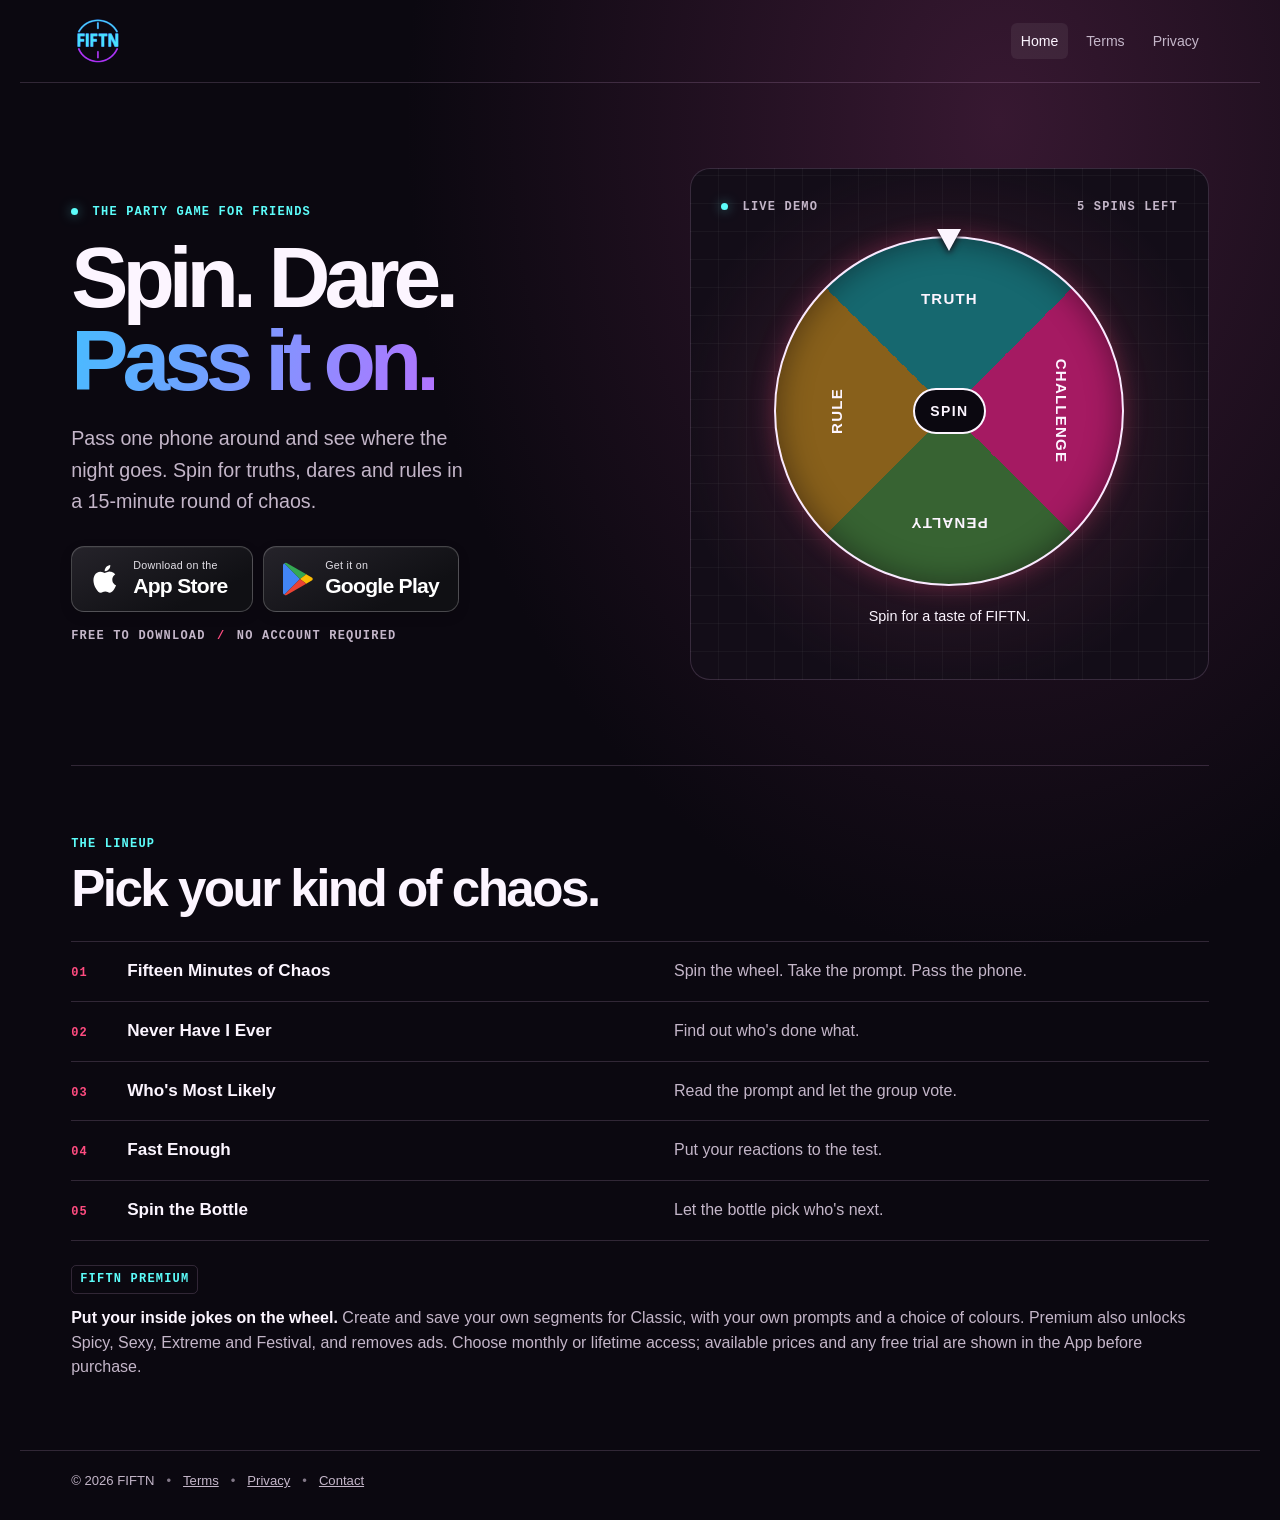
==== commit dd4bf879: "Polish store download buttons with crisp brand icons" ====
--- a/index.html
+++ b/index.html
@@ -31,8 +31,14 @@
                     <h1>Spin. Dare.<br /><em>Pass it on.</em></h1>
                     <p class="lead">Pass one phone around and see where the night goes. Spin for truths, dares and rules in a 15-minute round of chaos.</p>
                     <div class="cta-row">
-                        <a class="btn primary" href="https://apps.apple.com/app/id6758054820">App Store <span aria-hidden="true">&#8599;</span></a>
-                        <a class="btn" href="https://play.google.com/store/apps/details?id=com.brentdeveloping.fiftn">Google Play <span aria-hidden="true">&#8599;</span></a>
+                        <a class="store-badge" href="https://apps.apple.com/app/id6758054820" aria-label="Download FIFTN on the App Store">
+                            <img class="store-icon" src="./assets/apple.svg" alt="" width="30" height="34" />
+                            <span class="store-copy"><span class="store-caption">Download on the</span><span class="store-name">App Store</span></span>
+                        </a>
+                        <a class="store-badge" href="https://play.google.com/store/apps/details?id=com.brentdeveloping.fiftn" aria-label="Get FIFTN on Google Play">
+                            <img class="store-icon" src="./assets/google-play.svg" alt="" width="30" height="34" />
+                            <span class="store-copy"><span class="store-caption">Get it on</span><span class="store-name">Google Play</span></span>
+                        </a>
                     </div>
                     <p class="micro">FREE TO DOWNLOAD <span aria-hidden="true">/</span> NO ACCOUNT REQUIRED</p>
                 </div>
--- a/styles.css
+++ b/styles.css
@@ -93,6 +93,28 @@
 .btn:hover { border-color: var(--cyan); }
 .primary { background: var(--cyan); border-color: var(--cyan); color: #081313; }
 .primary:hover { background: #b5ffff; }
+.store-badge {
+  display: inline-flex;
+  align-items: center;
+  justify-content: flex-start;
+  gap: 12px;
+  min-height: 66px;
+  min-width: 182px;
+  padding: 11px 19px;
+  border: 1px solid #ffffff38;
+  border-radius: 13px;
+  background: linear-gradient(155deg, #25232a, #101014 75%);
+  box-shadow: 0 4px 12px #00000026, inset 0 1px 0 #ffffff0b;
+  color: #fff;
+  text-decoration: none;
+  transition: border-color .18s ease, background-color .18s ease;
+}
+.store-badge:hover { border-color: #ffffff85; background: #25232a; }
+.store-badge:active { background: #101014; }
+.store-icon { display: block; width: 30px; height: 34px; flex-shrink: 0; object-fit: contain; }
+.store-copy { display: flex; flex-direction: column; gap: 2px; text-align: left; white-space: nowrap; }
+.store-caption { font-size: .67rem; line-height: 1.2; font-weight: 400; letter-spacing: .025em; color: #e4e1e8; }
+.store-name { font-size: 1.32rem; line-height: 1.13; font-weight: 700; letter-spacing: -.035em; }
 .micro { color: var(--muted); margin-top: 16px; }
 .micro span { color: var(--pink); padding-inline: 3px; }
 
@@ -175,8 +197,8 @@
   letter-spacing: -.07em;
 }
 .download-panel h1 em { color: var(--pink); font-style: normal; }
-.download-stores { width: min(100%, 360px); display: grid; gap: 10px; margin-top: 8px; }
-.download-stores .btn { justify-content: space-between; text-align: left; }
+.download-stores { width: 100%; display: flex; flex-wrap: wrap; justify-content: center; gap: 12px; margin-top: 12px; }
+.download-stores .store-badge { flex: 1 1 182px; max-width: 240px; }
 .download-panel .micro { margin-top: 6px; }
 
 .modes { border-top: 1px solid var(--line); padding-block: clamp(34px, 6vw, 70px); }
@@ -223,4 +245,5 @@
 @media (prefers-reduced-motion: reduce) {
   .hero-copy { animation: none; }
   .wheel { transition: none; }
-}
+  .store-badge { transition: none; }
+}
